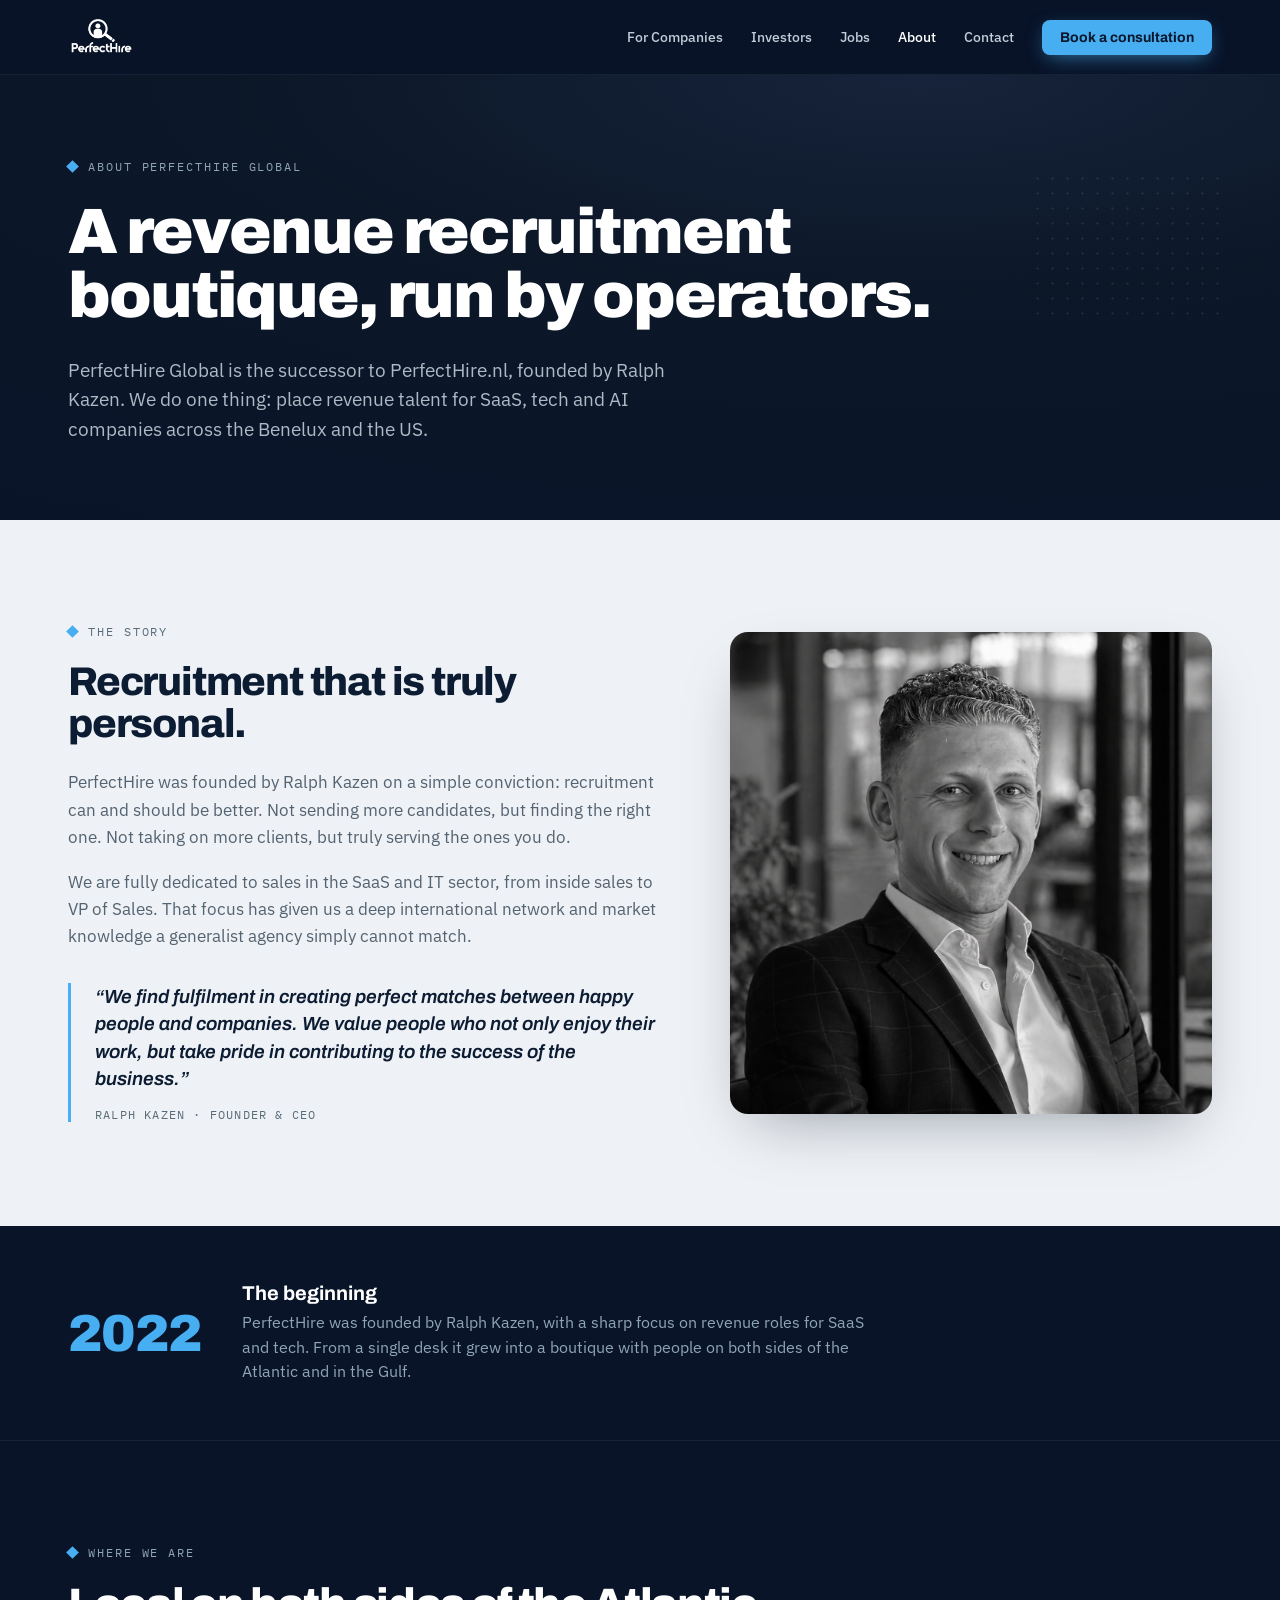
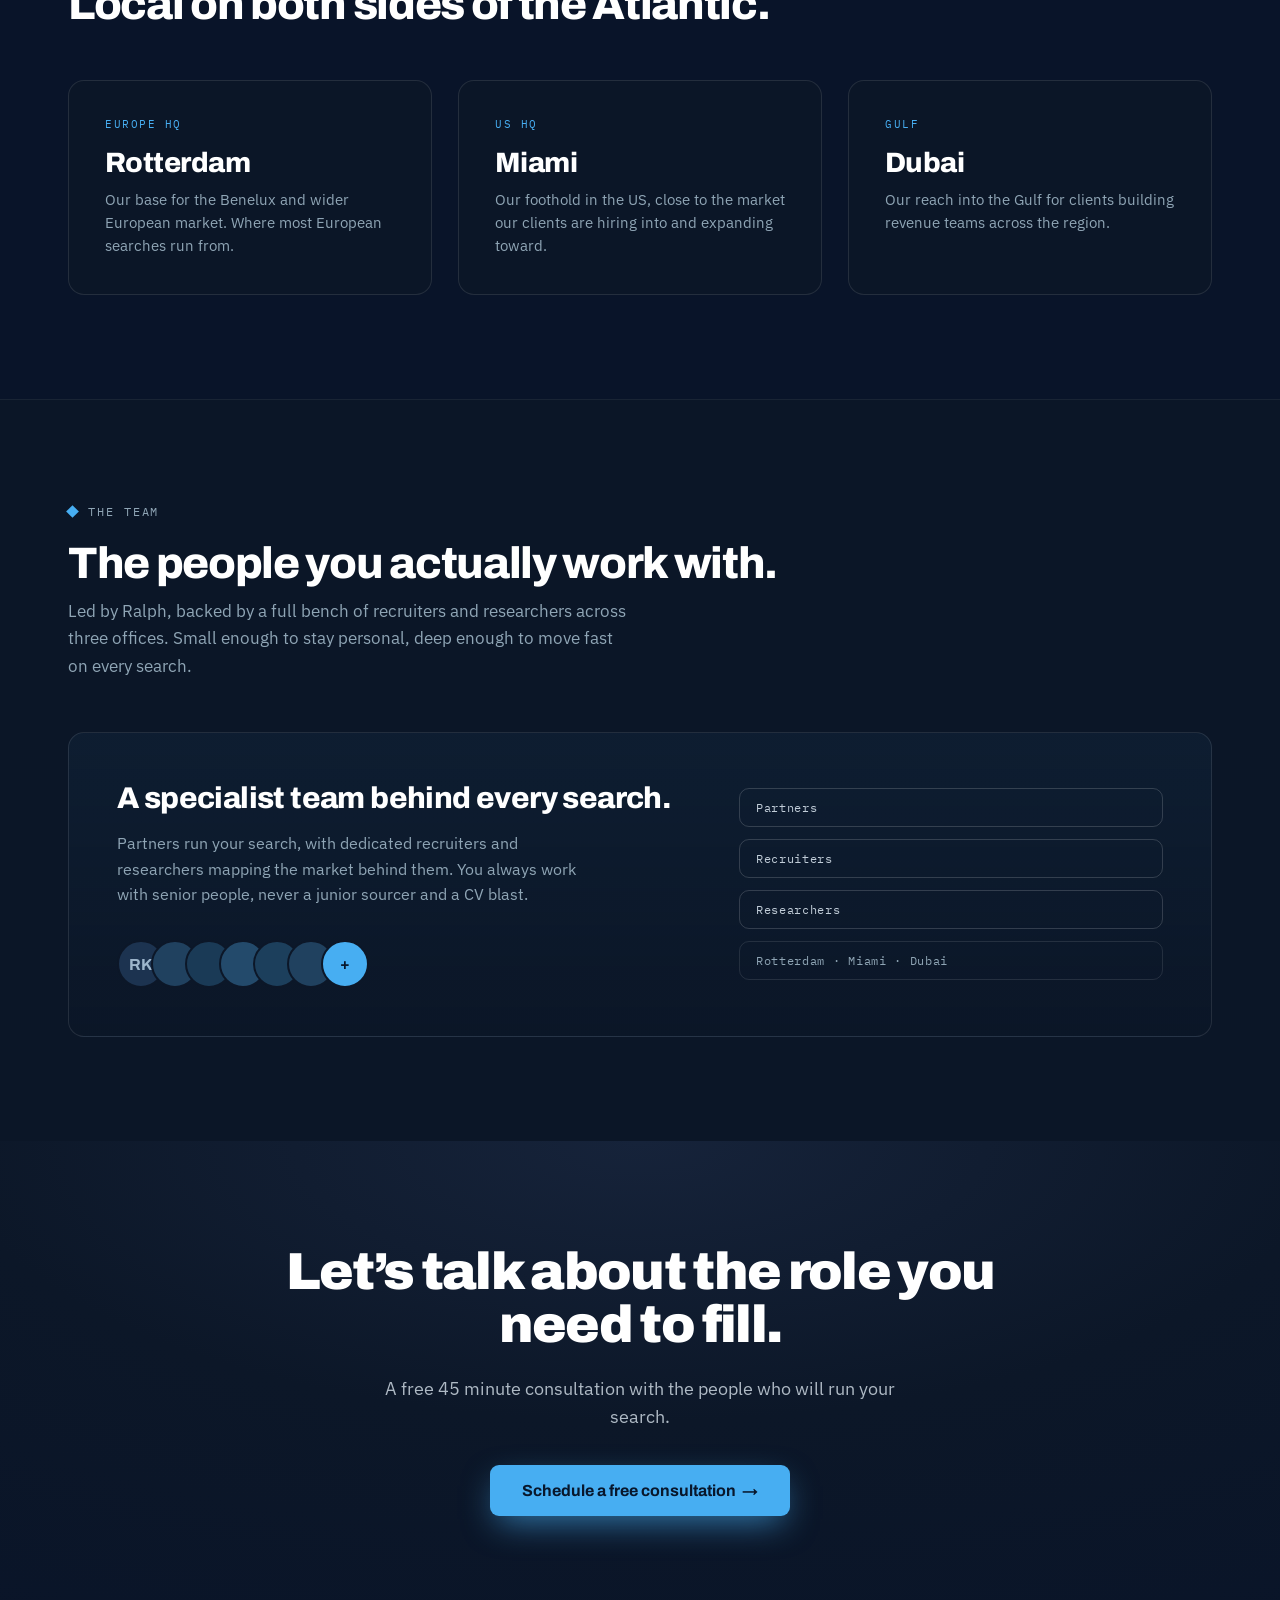
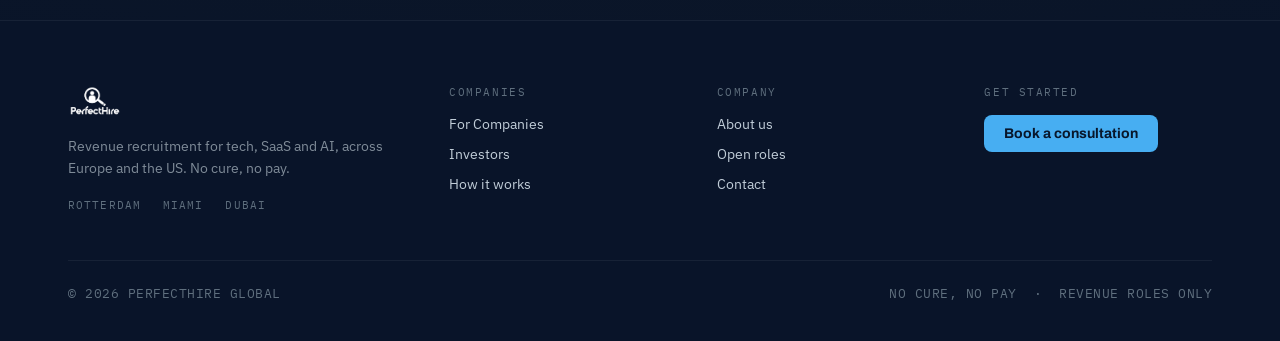
==== about.html @ 14466a8e "Add files via upload" ====
<!DOCTYPE html>
<html lang="en">
<head>
<meta charset="utf-8">
<meta name="viewport" content="width=device-width, initial-scale=1">
<title>About · PerfectHire Global</title>
<meta name="description" content="PerfectHire Global is a revenue recruitment boutique founded by Ralph Kazen, with offices in Rotterdam, Miami and Dubai.">
<meta property="og:title" content="About · PerfectHire Global">
<meta property="og:description" content="A revenue recruitment boutique, run by operators.">
<meta property="og:image" content="https://perfecthireglobal.com/assets/brand-social.png">
<meta property="og:type" content="website">
<link rel="canonical" href="https://perfecthireglobal.com/about.html">
<meta name="robots" content="index, follow">
<meta name="theme-color" content="#091429">
<meta property="og:url" content="https://perfecthireglobal.com/about.html">
<meta property="og:site_name" content="PerfectHire Global">
<meta name="twitter:card" content="summary_large_image">
<meta name="twitter:title" content="About · PerfectHire Global">
<meta name="twitter:description" content="PerfectHire Global is a revenue recruitment boutique founded by Ralph Kazen, with offices in Rotterdam, Miami and Dubai.">
<meta name="twitter:image" content="https://perfecthireglobal.com/assets/brand-social.png">
<link rel="apple-touch-icon" href="assets/logo-navy.png">
<link rel="icon" href="assets/logo-navy.png">
<link rel="preconnect" href="https://fonts.googleapis.com">
<link rel="preconnect" href="https://fonts.gstatic.com" crossorigin>
<link href="https://fonts.googleapis.com/css2?family=Archivo:wght@500;600;700;800;900&family=IBM+Plex+Sans:wght@400;500;600&family=IBM+Plex+Mono:wght@400;500&display=swap" rel="stylesheet">
<link rel="stylesheet" href="css/styles.css">
</head>
<body>

<div style="--accent:#47AEF2;width:100%;background:#091429;color:#fff;font-family:'IBM Plex Sans',sans-serif;">

  <!-- NAV -->
  <div style="position:sticky;top:0;z-index:50;background:rgba(9,20,41,.82);backdrop-filter:blur(12px);border-bottom:1px solid rgba(255,255,255,.06);">
    <div style="max-width:1240px;margin:0 auto;display:flex;align-items:center;justify-content:space-between;padding:16px 48px;">
      <a href="index.html" style="display:flex;align-items:center;gap:10px;text-decoration:none;">
        <img src="assets/logo-white.png" alt="PerfectHire" style="height:42px;width:auto;display:block;">
      </a>
      <div style="display:flex;gap:28px;align-items:center;font-size:14px;color:#c1cdd8;font-weight:500;">
        <a href="for-companies.html" style="color:#c1cdd8;text-decoration:none;">For Companies</a>
        <a href="investors.html" style="color:#c1cdd8;text-decoration:none;">Investors</a>
        <a href="jobs.html" style="color:#c1cdd8;text-decoration:none;">Jobs</a>
        <a href="about.html" style="color:#fff;text-decoration:none;">About</a>
        <a href="contact.html" style="color:#c1cdd8;text-decoration:none;">Contact</a>
        <a href="https://calendly.com/perfecthire/introduction-call-perfecthireglobal" target="_blank" rel="noopener" style="background:var(--accent,#47AEF2);color:#08172c;font-family:'Archivo',sans-serif;font-weight:700;padding:10px 18px;border-radius:8px;font-size:14px;box-shadow:0 6px 20px -6px rgba(71,174,242,.7);text-decoration:none;">Book a consultation</a>
      </div>
    </div>
  </div>

  <!-- HERO -->
  <section style="position:relative;overflow:hidden;background:radial-gradient(125% 115% at 72% 0%, #16233a 0%, #0c1728 42%, #091429 100%);padding:84px 0 76px;">
    <div style="position:absolute;top:96px;right:calc(50% - 620px + 40px);width:190px;height:150px;background-image:radial-gradient(circle, rgba(255,255,255,.14) 1.1px, transparent 1.2px);background-size:15px 15px;opacity:.5;pointer-events:none;"></div>
    <div style="max-width:1240px;margin:0 auto;padding:0 48px;position:relative;z-index:2;">
      <div style="display:flex;align-items:center;gap:11px;font-family:'IBM Plex Mono',monospace;font-size:12px;letter-spacing:.16em;color:#8fa5b5;margin-bottom:26px;">
        <span style="width:9px;height:9px;background:var(--accent,#47AEF2);display:inline-block;transform:rotate(45deg);"></span>
        ABOUT PERFECTHIRE GLOBAL
      </div>
      <h1 style="font-family:'Archivo',sans-serif;font-weight:900;font-size:64px;line-height:1;letter-spacing:-.032em;margin:0;max-width:940px;">
        A revenue recruitment boutique, run by operators.
      </h1>
      <p style="font-size:19px;line-height:1.55;color:#aeb9c4;max-width:640px;margin:28px 0 0;">
        PerfectHire Global is the successor to PerfectHire.nl, founded by Ralph Kazen. We do one thing: place revenue talent for SaaS, tech and AI companies across the Benelux and the US.
      </p>
    </div>
  </section>

  <!-- STORY -->
  <section style="background:#eef1f5;color:#0c1c33;">
    <div style="max-width:1240px;margin:0 auto;padding:104px 48px;">
      <div style="display:grid;grid-template-columns:1.1fr 0.9fr;gap:72px;align-items:center;">
        <div>
          <div style="display:flex;align-items:center;gap:11px;font-family:'IBM Plex Mono',monospace;font-size:12px;letter-spacing:.16em;color:#5a6b7a;margin-bottom:22px;">
            <span style="width:9px;height:9px;background:var(--accent,#47AEF2);display:inline-block;transform:rotate(45deg);"></span>
            THE STORY
          </div>
          <h2 style="font-family:'Archivo',sans-serif;font-weight:800;font-size:40px;line-height:1.05;letter-spacing:-.03em;margin:0 0 24px;">
            Recruitment that is truly personal.
          </h2>
          <div style="display:flex;flex-direction:column;gap:18px;font-size:16.5px;line-height:1.65;color:#546371;">
            <p style="margin:0;">PerfectHire was founded by Ralph Kazen on a simple conviction: recruitment can and should be better. Not sending more candidates, but finding the right one. Not taking on more clients, but truly serving the ones you do.</p>
            <p style="margin:0;">We are fully dedicated to sales in the SaaS and IT sector, from inside sales to VP of Sales. That focus has given us a deep international network and market knowledge a generalist agency simply cannot match.</p>
          </div>
          <div style="border-left:3px solid var(--accent,#47AEF2);padding-left:24px;margin-top:32px;">
            <p style="font-family:'Archivo',sans-serif;font-weight:600;font-style:italic;font-size:19px;line-height:1.45;color:#0c1c33;margin:0 0 14px;">&ldquo;We find fulfilment in creating perfect matches between happy people and companies. We value people who not only enjoy their work, but take pride in contributing to the success of the business.&rdquo;</p>
            <div style="font-family:'IBM Plex Mono',monospace;font-size:12px;letter-spacing:.1em;color:#5a6b7a;">RALPH KAZEN &middot; FOUNDER &amp; CEO</div>
          </div>
        </div>
        <div style="border-radius:18px;overflow:hidden;box-shadow:0 24px 60px -24px rgba(9,20,41,.4);">
          <img src="assets/ralph-headshot.png" alt="Ralph Kazen, founder of PerfectHire Global" style="display:block;width:100%;aspect-ratio:1/1;object-fit:cover;object-position:center 30%;">
        </div>
      </div>
    </div>
  </section>

  <!-- FOUNDING NOTE -->
  <section style="background:#091429;border-bottom:1px solid rgba(255,255,255,.06);">
    <div style="max-width:1240px;margin:0 auto;padding:56px 48px;display:flex;align-items:center;gap:40px;flex-wrap:wrap;">
      <div style="font-family:'Archivo',sans-serif;font-weight:900;font-size:52px;letter-spacing:-.03em;color:var(--accent,#47AEF2);">2022</div>
      <div style="flex:1;min-width:280px;">
        <div style="font-family:'Archivo',sans-serif;font-weight:700;font-size:20px;margin-bottom:6px;">The beginning</div>
        <p style="font-size:15.5px;color:#8fa5b5;line-height:1.6;margin:0;max-width:640px;">PerfectHire was founded by Ralph Kazen, with a sharp focus on revenue roles for SaaS and tech. From a single desk it grew into a boutique with people on both sides of the Atlantic and in the Gulf.</p>
      </div>
    </div>
  </section>

  <!-- OFFICES -->
  <section style="background:#091429;">
    <div style="max-width:1240px;margin:0 auto;padding:104px 48px;">
      <div style="display:flex;align-items:center;gap:11px;font-family:'IBM Plex Mono',monospace;font-size:12px;letter-spacing:.16em;color:#8fa5b5;margin-bottom:22px;">
        <span style="width:9px;height:9px;background:var(--accent,#47AEF2);display:inline-block;transform:rotate(45deg);"></span>
        WHERE WE ARE
      </div>
      <h2 style="font-family:'Archivo',sans-serif;font-weight:800;font-size:44px;line-height:1.04;letter-spacing:-.03em;margin:0 0 52px;max-width:720px;">
        Local on both sides of the Atlantic.
      </h2>
      <div style="display:grid;grid-template-columns:repeat(3,1fr);gap:26px;">
        <div style="border:1px solid rgba(255,255,255,.1);border-radius:16px;padding:36px;background:#0b1627;">
          <div style="font-family:'IBM Plex Mono',monospace;font-size:11px;letter-spacing:.14em;color:var(--accent,#47AEF2);margin-bottom:16px;">EUROPE HQ</div>
          <div style="font-family:'Archivo',sans-serif;font-weight:800;font-size:28px;letter-spacing:-.02em;margin-bottom:10px;">Rotterdam</div>
          <p style="font-size:14.5px;color:#8fa5b5;line-height:1.6;margin:0;">Our base for the Benelux and wider European market. Where most European searches run from.</p>
        </div>
        <div style="border:1px solid rgba(255,255,255,.1);border-radius:16px;padding:36px;background:#0b1627;">
          <div style="font-family:'IBM Plex Mono',monospace;font-size:11px;letter-spacing:.14em;color:var(--accent,#47AEF2);margin-bottom:16px;">US HQ</div>
          <div style="font-family:'Archivo',sans-serif;font-weight:800;font-size:28px;letter-spacing:-.02em;margin-bottom:10px;">Miami</div>
          <p style="font-size:14.5px;color:#8fa5b5;line-height:1.6;margin:0;">Our foothold in the US, close to the market our clients are hiring into and expanding toward.</p>
        </div>
        <div style="border:1px solid rgba(255,255,255,.1);border-radius:16px;padding:36px;background:#0b1627;">
          <div style="font-family:'IBM Plex Mono',monospace;font-size:11px;letter-spacing:.14em;color:var(--accent,#47AEF2);margin-bottom:16px;">GULF</div>
          <div style="font-family:'Archivo',sans-serif;font-weight:800;font-size:28px;letter-spacing:-.02em;margin-bottom:10px;">Dubai</div>
          <p style="font-size:14.5px;color:#8fa5b5;line-height:1.6;margin:0;">Our reach into the Gulf for clients building revenue teams across the region.</p>
        </div>
      </div>
    </div>
  </section>

  <!-- TEAM -->
  <section style="background:#0b1627;border-top:1px solid rgba(255,255,255,.06);">
    <div style="max-width:1240px;margin:0 auto;padding:104px 48px;">
      <div style="display:flex;align-items:center;gap:11px;font-family:'IBM Plex Mono',monospace;font-size:12px;letter-spacing:.16em;color:#8fa5b5;margin-bottom:22px;">
        <span style="width:9px;height:9px;background:var(--accent,#47AEF2);display:inline-block;transform:rotate(45deg);"></span>
        THE TEAM
      </div>
      <h2 style="font-family:'Archivo',sans-serif;font-weight:800;font-size:44px;line-height:1.04;letter-spacing:-.03em;margin:0 0 12px;max-width:720px;">
        The people you actually work with.
      </h2>
      <p style="font-size:17px;line-height:1.6;color:#8fa5b5;max-width:560px;margin:0 0 52px;">
        Led by Ralph, backed by a full bench of recruiters and researchers across three offices. Small enough to stay personal, deep enough to move fast on every search.
      </p>
      <div style="border:1px solid rgba(255,255,255,.1);border-radius:16px;background:linear-gradient(180deg, rgba(71,174,242,.05), rgba(12,23,40,.4));padding:48px;display:grid;grid-template-columns:1.15fr 0.85fr;gap:48px;align-items:center;">
        <div>
          <div style="font-family:'Archivo',sans-serif;font-weight:800;font-size:30px;letter-spacing:-.02em;line-height:1.15;margin-bottom:16px;">A specialist team behind every search.</div>
          <p style="font-size:15.5px;line-height:1.65;color:#8fa5b5;margin:0 0 32px;max-width:460px;">Partners run your search, with dedicated recruiters and researchers mapping the market behind them. You always work with senior people, never a junior sourcer and a CV blast.</p>

          <!-- avatar cluster -->
          <div style="display:flex;align-items:center;">
            <div style="width:48px;height:48px;border-radius:50%;background:#1c3350;border:2px solid #0c1728;display:flex;align-items:center;justify-content:center;font-family:'Archivo',sans-serif;font-weight:700;font-size:16px;color:#9db6cc;">RK</div>
            <div style="width:48px;height:48px;border-radius:50%;background:#20415f;border:2px solid #0c1728;margin-left:-14px;"></div>
            <div style="width:48px;height:48px;border-radius:50%;background:#1a3a56;border:2px solid #0c1728;margin-left:-14px;"></div>
            <div style="width:48px;height:48px;border-radius:50%;background:#234a6b;border:2px solid #0c1728;margin-left:-14px;"></div>
            <div style="width:48px;height:48px;border-radius:50%;background:#1c3f5c;border:2px solid #0c1728;margin-left:-14px;"></div>
            <div style="width:48px;height:48px;border-radius:50%;background:#20415f;border:2px solid #0c1728;margin-left:-14px;"></div>
            <div style="width:48px;height:48px;border-radius:50%;background:var(--accent,#47AEF2);border:2px solid #0c1728;margin-left:-14px;display:flex;align-items:center;justify-content:center;font-family:'Archivo',sans-serif;font-weight:800;font-size:15px;color:#08172c;">+</div>
          </div>
        </div>
        <div style="display:flex;flex-direction:column;gap:12px;">
          <span style="font-family:'IBM Plex Mono',monospace;font-size:11.5px;letter-spacing:.06em;color:#c1cdd8;border:1px solid rgba(255,255,255,.16);padding:11px 16px;border-radius:10px;">Partners</span>
          <span style="font-family:'IBM Plex Mono',monospace;font-size:11.5px;letter-spacing:.06em;color:#c1cdd8;border:1px solid rgba(255,255,255,.16);padding:11px 16px;border-radius:10px;">Recruiters</span>
          <span style="font-family:'IBM Plex Mono',monospace;font-size:11.5px;letter-spacing:.06em;color:#c1cdd8;border:1px solid rgba(255,255,255,.16);padding:11px 16px;border-radius:10px;">Researchers</span>
          <span style="font-family:'IBM Plex Mono',monospace;font-size:11.5px;letter-spacing:.06em;color:#8fa5b5;border:1px solid rgba(255,255,255,.1);padding:11px 16px;border-radius:10px;">Rotterdam &middot; Miami &middot; Dubai</span>
        </div>
      </div>
    </div>
  </section>

  <!-- CTA -->
  <section style="position:relative;overflow:hidden;background:radial-gradient(120% 130% at 50% 0%, #16233a 0%, #0c1728 45%, #091429 100%);">
    <div style="max-width:1240px;margin:0 auto;padding:104px 48px;text-align:center;">
      <h2 style="font-family:'Archivo',sans-serif;font-weight:900;font-size:52px;line-height:1.02;letter-spacing:-.032em;margin:0 auto;max-width:720px;">
        Let&rsquo;s talk about the role you need to fill.
      </h2>
      <p style="font-size:18px;line-height:1.55;color:#aeb9c4;max-width:560px;margin:24px auto 0;">
        A free 45 minute consultation with the people who will run your search.
      </p>
      <div style="margin-top:34px;">
        <a href="https://calendly.com/perfecthire/introduction-call-perfecthireglobal" target="_blank" rel="noopener" style="background:var(--accent,#47AEF2);color:#08172c;font-family:'Archivo',sans-serif;font-weight:700;font-size:16px;padding:17px 32px;border-radius:9px;box-shadow:0 12px 34px -8px rgba(71,174,242,.7);text-decoration:none;display:inline-block;">Schedule a free consultation &nbsp;&rarr;</a>
      </div>
    </div>
  </section>

  <!-- FOOTER -->
  <footer style="background:#091429;border-top:1px solid rgba(255,255,255,.06);">
    <div style="max-width:1240px;margin:0 auto;padding:64px 48px 40px;">
      <div style="display:grid;grid-template-columns:1.5fr 1fr 1fr 1fr;gap:40px;">
        <div style="max-width:320px;">
          <img src="assets/logo-white.png" alt="PerfectHire" style="height:34px;width:auto;display:block;margin-bottom:16px;">
          <p style="font-size:14px;color:#7f8b98;line-height:1.6;margin:0 0 18px;">Revenue recruitment for tech, SaaS and AI, across Europe and the US. No cure, no pay.</p>
          <div style="display:flex;gap:22px;font-family:'IBM Plex Mono',monospace;font-size:11px;letter-spacing:.1em;color:#5f6f7e;"><span>ROTTERDAM</span><span>MIAMI</span><span>DUBAI</span></div>
        </div>
        <div>
          <div style="font-family:'IBM Plex Mono',monospace;font-size:11px;letter-spacing:.14em;color:#5f6f7e;margin-bottom:16px;">COMPANIES</div>
          <div style="display:flex;flex-direction:column;gap:12px;font-size:14px;">
            <a href="for-companies.html" style="color:#c1cdd8;text-decoration:none;">For Companies</a>
            <a href="investors.html" style="color:#c1cdd8;text-decoration:none;">Investors</a>
            <a href="for-companies.html#how" style="color:#c1cdd8;text-decoration:none;">How it works</a>
          </div>
        </div>
        <div>
          <div style="font-family:'IBM Plex Mono',monospace;font-size:11px;letter-spacing:.14em;color:#5f6f7e;margin-bottom:16px;">COMPANY</div>
          <div style="display:flex;flex-direction:column;gap:12px;font-size:14px;">
            <a href="about.html" style="color:#c1cdd8;text-decoration:none;">About us</a>
            <a href="jobs.html" style="color:#c1cdd8;text-decoration:none;">Open roles</a>
            <a href="contact.html" style="color:#c1cdd8;text-decoration:none;">Contact</a>
          </div>
        </div>
        <div>
          <div style="font-family:'IBM Plex Mono',monospace;font-size:11px;letter-spacing:.14em;color:#5f6f7e;margin-bottom:16px;">GET STARTED</div>
          <a href="https://calendly.com/perfecthire/introduction-call-perfecthireglobal" target="_blank" rel="noopener" style="display:inline-block;background:var(--accent,#47AEF2);color:#08172c;font-family:'Archivo',sans-serif;font-weight:700;font-size:14px;padding:11px 20px;border-radius:8px;text-decoration:none;">Book a consultation</a>
        </div>
      </div>
      <div style="margin-top:48px;padding-top:24px;border-top:1px solid rgba(255,255,255,.06);display:flex;justify-content:space-between;flex-wrap:wrap;gap:12px;font-size:12.5px;color:#5f6f7e;font-family:'IBM Plex Mono',monospace;letter-spacing:.04em;">
        <span>&copy; 2026 PERFECTHIRE GLOBAL</span>
        <span>NO CURE, NO PAY &nbsp;&middot;&nbsp; REVENUE ROLES ONLY</span>
      </div>
    </div>
  </footer>

</div>

<script src="js/main.js"></script>
</body>
</html>
---- css/styles.css ----
*{box-sizing:border-box}
html{scroll-behavior:smooth}
body{margin:0;background:#091429;font-family:'IBM Plex Sans',system-ui,sans-serif;-webkit-font-smoothing:antialiased}
a{cursor:pointer}

@keyframes phPulse{
  0%,100%{box-shadow:0 0 0 4px rgba(71,174,242,.12),0 0 12px 2px rgba(71,174,242,.4)}
  50%{box-shadow:0 0 0 8px rgba(71,174,242,.05),0 0 24px 5px rgba(71,174,242,.75)}
}

.ph-inp{width:100%;background:rgba(255,255,255,.04);border:1px solid rgba(255,255,255,.14);border-radius:9px;padding:13px 15px;color:#fff;font-size:15px;font-family:'IBM Plex Sans',sans-serif;outline:none;}
.ph-inp::placeholder{color:#6f7d8c;}
.ph-inp:focus{border-color:#47AEF2;}

.ph-tab{font-family:'Archivo',sans-serif;font-weight:600;font-size:15px;padding:12px 24px;border-radius:9px;cursor:pointer;transition:all .15s ease;border:1px solid transparent;background:transparent;color:#5a6b7a;}
.ph-tab.is-active{background:var(--accent,#47AEF2);color:#08172c;}
.ph-tab:not(.is-active){border-color:rgba(12,28,51,.14);}
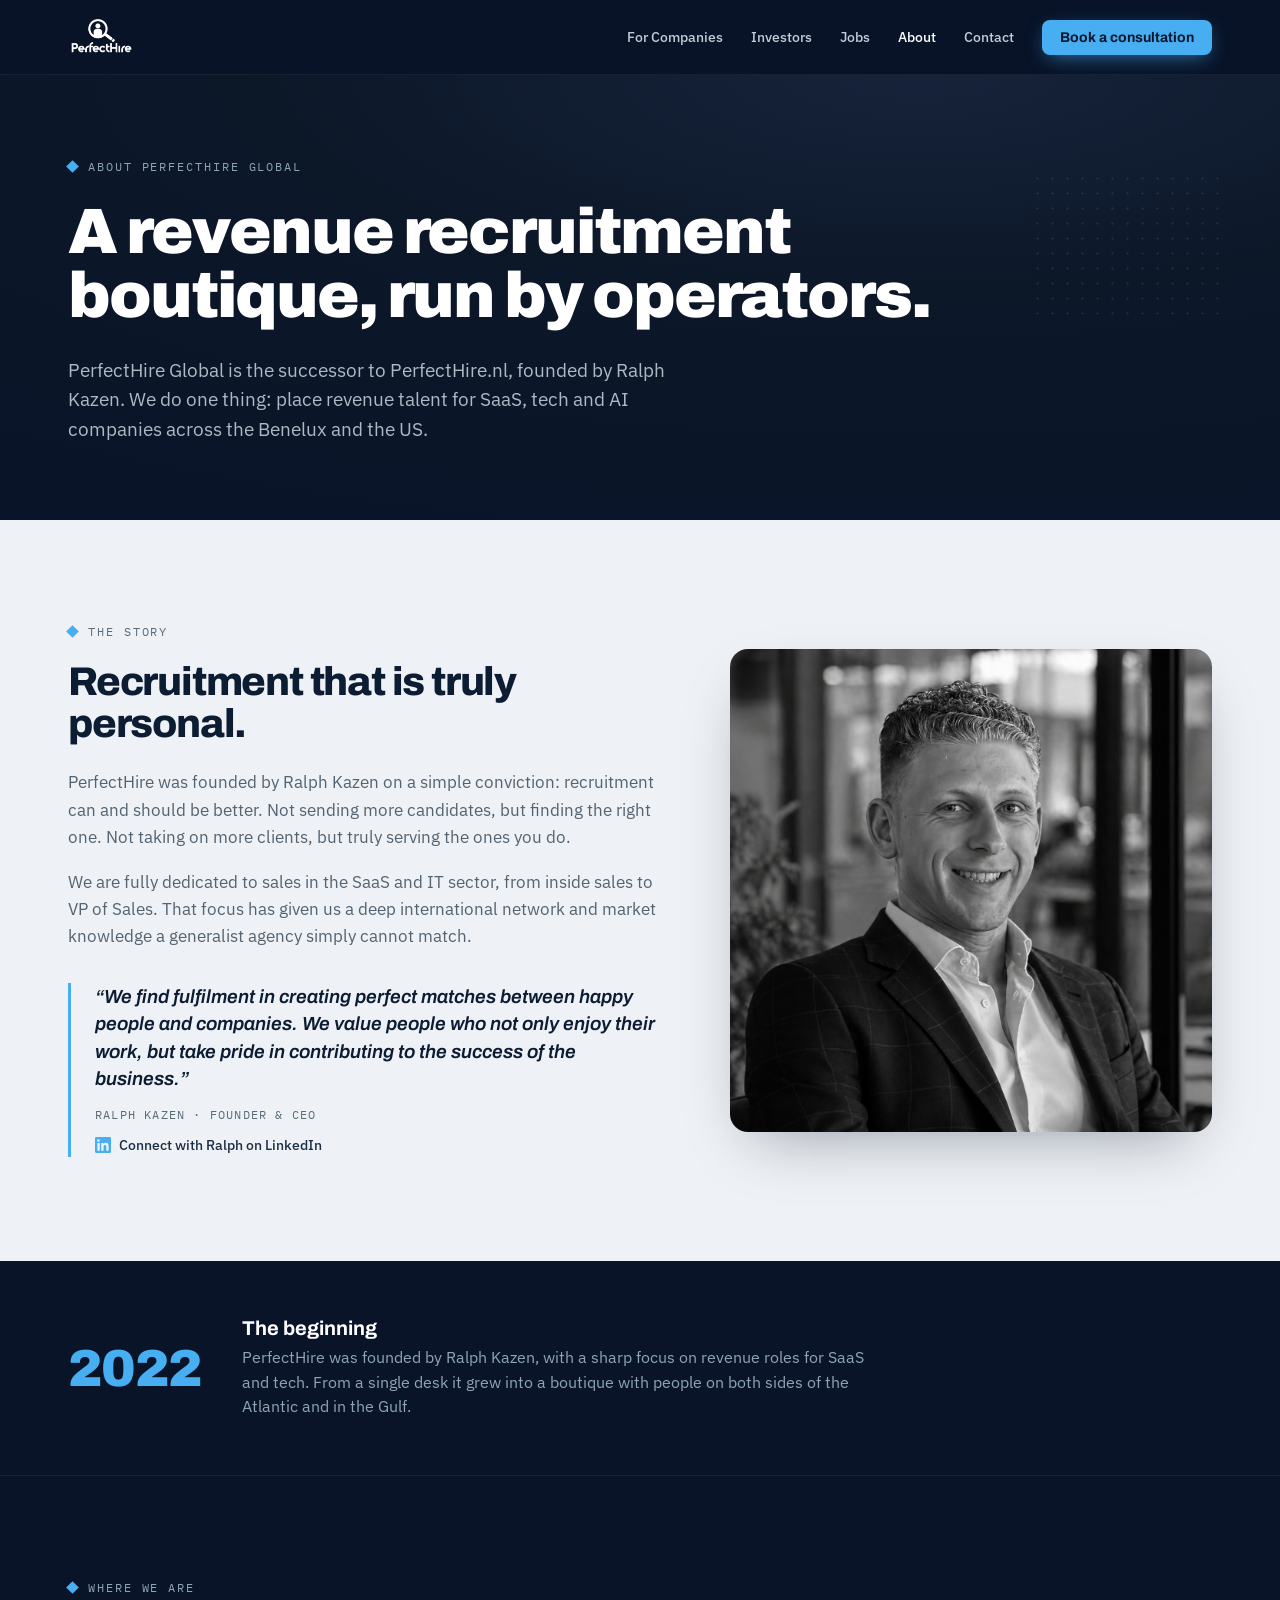
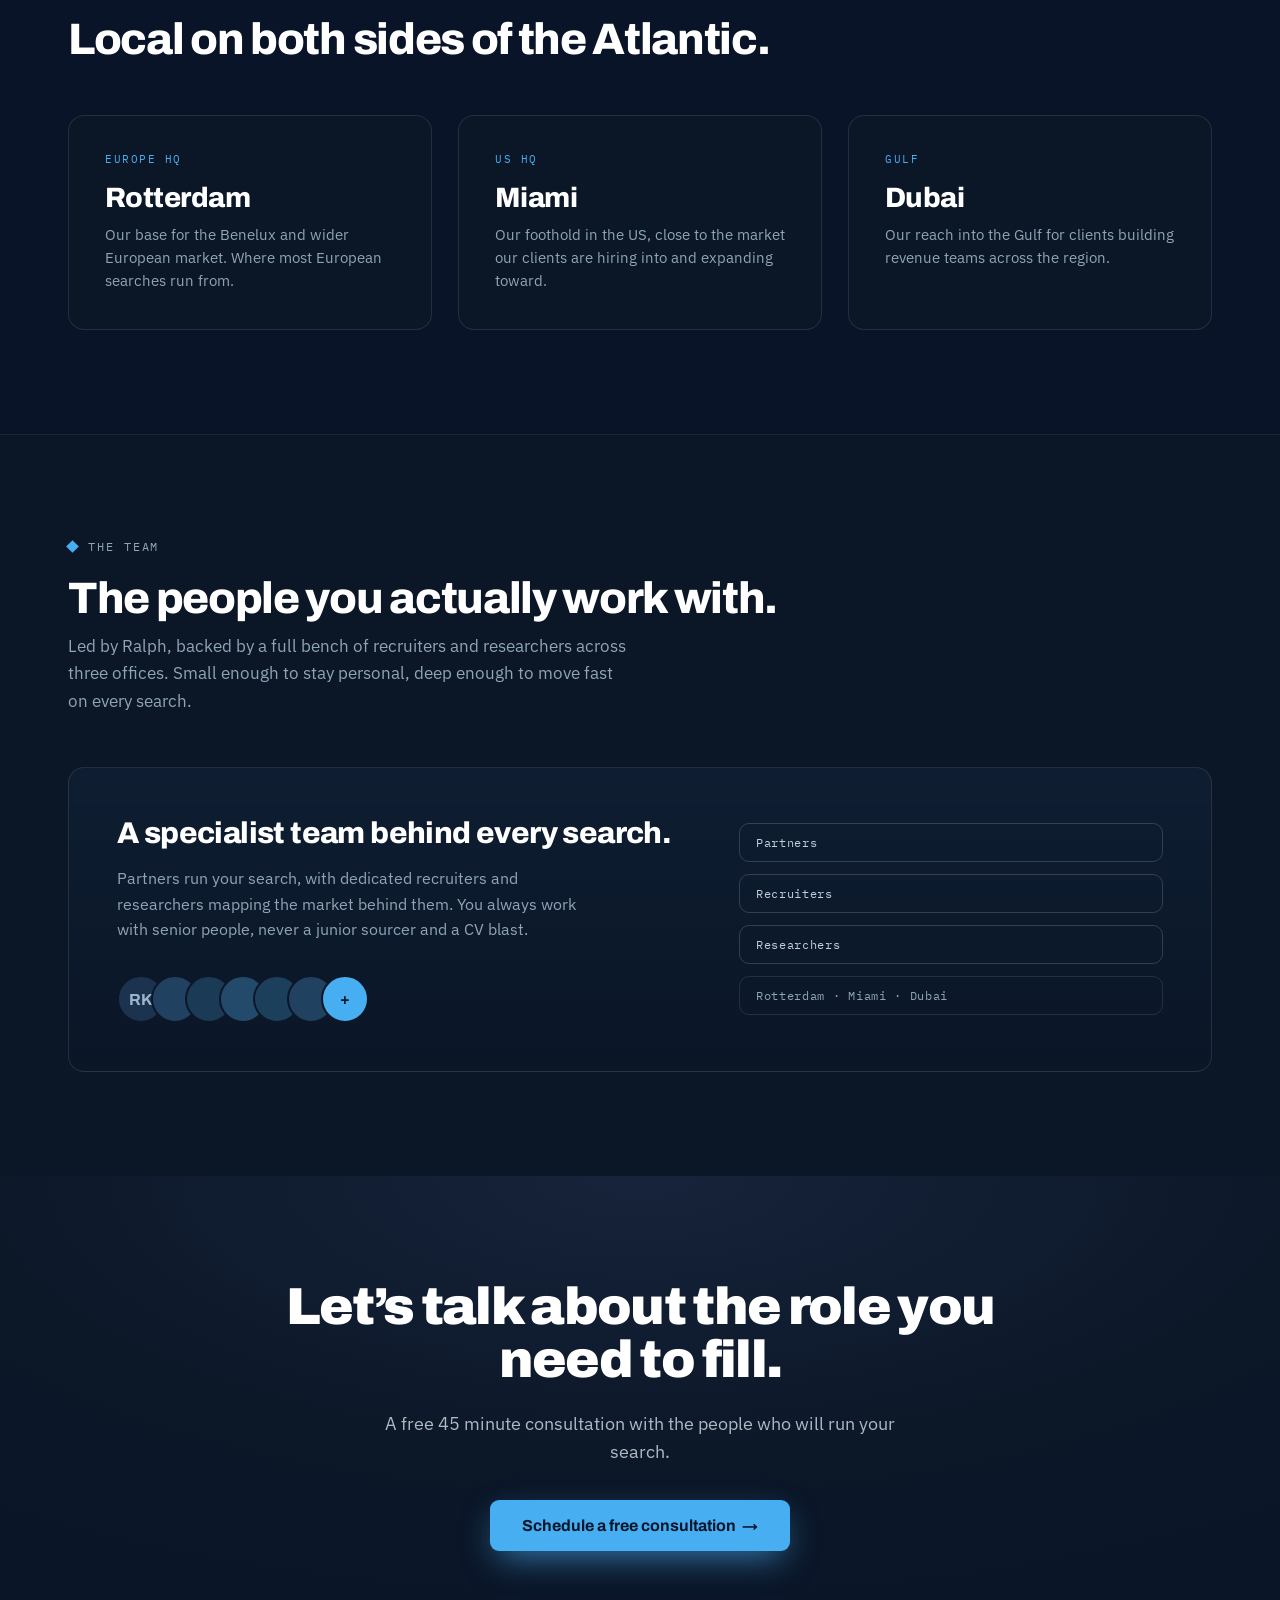
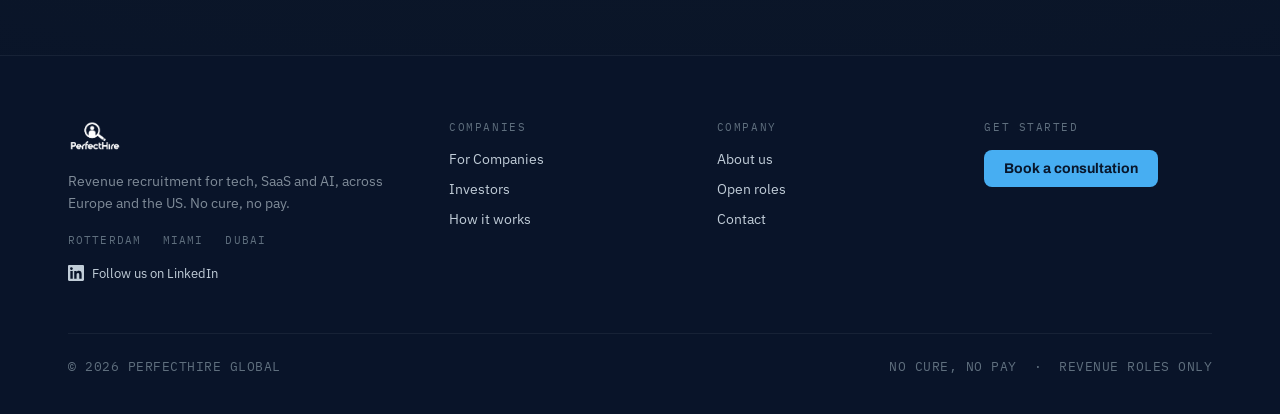
==== commit 749246a9: "Add files via upload" ====
--- a/about.html
+++ b/about.html
@@ -82,6 +82,10 @@
           <div style="border-left:3px solid var(--accent,#47AEF2);padding-left:24px;margin-top:32px;">
             <p style="font-family:'Archivo',sans-serif;font-weight:600;font-style:italic;font-size:19px;line-height:1.45;color:#0c1c33;margin:0 0 14px;">&ldquo;We find fulfilment in creating perfect matches between happy people and companies. We value people who not only enjoy their work, but take pride in contributing to the success of the business.&rdquo;</p>
             <div style="font-family:'IBM Plex Mono',monospace;font-size:12px;letter-spacing:.1em;color:#5a6b7a;">RALPH KAZEN &middot; FOUNDER &amp; CEO</div>
+            <a href="https://www.linkedin.com/in/ralphkazen/" target="_blank" rel="noopener" style="display:inline-flex;align-items:center;gap:8px;margin-top:14px;font-size:13.5px;font-weight:500;color:#1c2f47;text-decoration:none;">
+              <svg width="16" height="16" viewBox="0 0 24 24" fill="var(--accent,#47AEF2)" aria-hidden="true" style="flex:none;"><path d="M20.45 20.45h-3.56v-5.57c0-1.33-.02-3.04-1.85-3.04-1.85 0-2.14 1.45-2.14 2.94v5.67H9.34V9h3.42v1.56h.05c.48-.9 1.64-1.85 3.37-1.85 3.6 0 4.27 2.37 4.27 5.46v6.28zM5.34 7.43a2.07 2.07 0 1 1 0-4.13 2.07 2.07 0 0 1 0 4.13zM7.12 20.45H3.56V9h3.56v11.45zM22.22 0H1.77C.79 0 0 .77 0 1.72v20.56C0 23.23.79 24 1.77 24h20.45c.98 0 1.78-.77 1.78-1.72V1.72C24 .77 23.2 0 22.22 0z"/></svg>
+              Connect with Ralph on LinkedIn
+            </a>
           </div>
         </div>
         <div style="border-radius:18px;overflow:hidden;box-shadow:0 24px 60px -24px rgba(9,20,41,.4);">
@@ -194,6 +198,7 @@
           <img src="assets/logo-white.png" alt="PerfectHire" style="height:34px;width:auto;display:block;margin-bottom:16px;">
           <p style="font-size:14px;color:#7f8b98;line-height:1.6;margin:0 0 18px;">Revenue recruitment for tech, SaaS and AI, across Europe and the US. No cure, no pay.</p>
           <div style="display:flex;gap:22px;font-family:'IBM Plex Mono',monospace;font-size:11px;letter-spacing:.1em;color:#5f6f7e;"><span>ROTTERDAM</span><span>MIAMI</span><span>DUBAI</span></div>
+          <a href="https://www.linkedin.com/company/perfecthire-1/" target="_blank" rel="noopener" aria-label="PerfectHire on LinkedIn" style="display:inline-flex;align-items:center;gap:8px;margin-top:18px;font-size:13px;color:#c1cdd8;text-decoration:none;"><svg width="16" height="16" viewBox="0 0 24 24" fill="currentColor" aria-hidden="true" style="flex:none;"><path d="M20.45 20.45h-3.56v-5.57c0-1.33-.02-3.04-1.85-3.04-1.85 0-2.14 1.45-2.14 2.94v5.67H9.34V9h3.42v1.56h.05c.48-.9 1.64-1.85 3.37-1.85 3.6 0 4.27 2.37 4.27 5.46v6.28zM5.34 7.43a2.07 2.07 0 1 1 0-4.13 2.07 2.07 0 0 1 0 4.13zM7.12 20.45H3.56V9h3.56v11.45zM22.22 0H1.77C.79 0 0 .77 0 1.72v20.56C0 23.23.79 24 1.77 24h20.45c.98 0 1.78-.77 1.78-1.72V1.72C24 .77 23.2 0 22.22 0z"/></svg> Follow us on LinkedIn</a>
         </div>
         <div>
           <div style="font-family:'IBM Plex Mono',monospace;font-size:11px;letter-spacing:.14em;color:#5f6f7e;margin-bottom:16px;">COMPANIES</div>
--- a/css/styles.css
+++ b/css/styles.css
@@ -15,3 +15,6 @@
 .ph-tab{font-family:'Archivo',sans-serif;font-weight:600;font-size:15px;padding:12px 24px;border-radius:9px;cursor:pointer;transition:all .15s ease;border:1px solid transparent;background:transparent;color:#5a6b7a;}
 .ph-tab.is-active{background:var(--accent,#47AEF2);color:#08172c;}
 .ph-tab:not(.is-active){border-color:rgba(12,28,51,.14);}
+
+.job-filter{font-family:'IBM Plex Sans',sans-serif;font-size:13.5px;padding:9px 16px;border-radius:20px;cursor:pointer;transition:all .15s ease;border:1px solid rgba(255,255,255,.16);background:transparent;color:#c1cdd8;}
+.job-filter.is-active{background:var(--accent,#47AEF2);color:#08172c;border-color:transparent;font-weight:600;}
